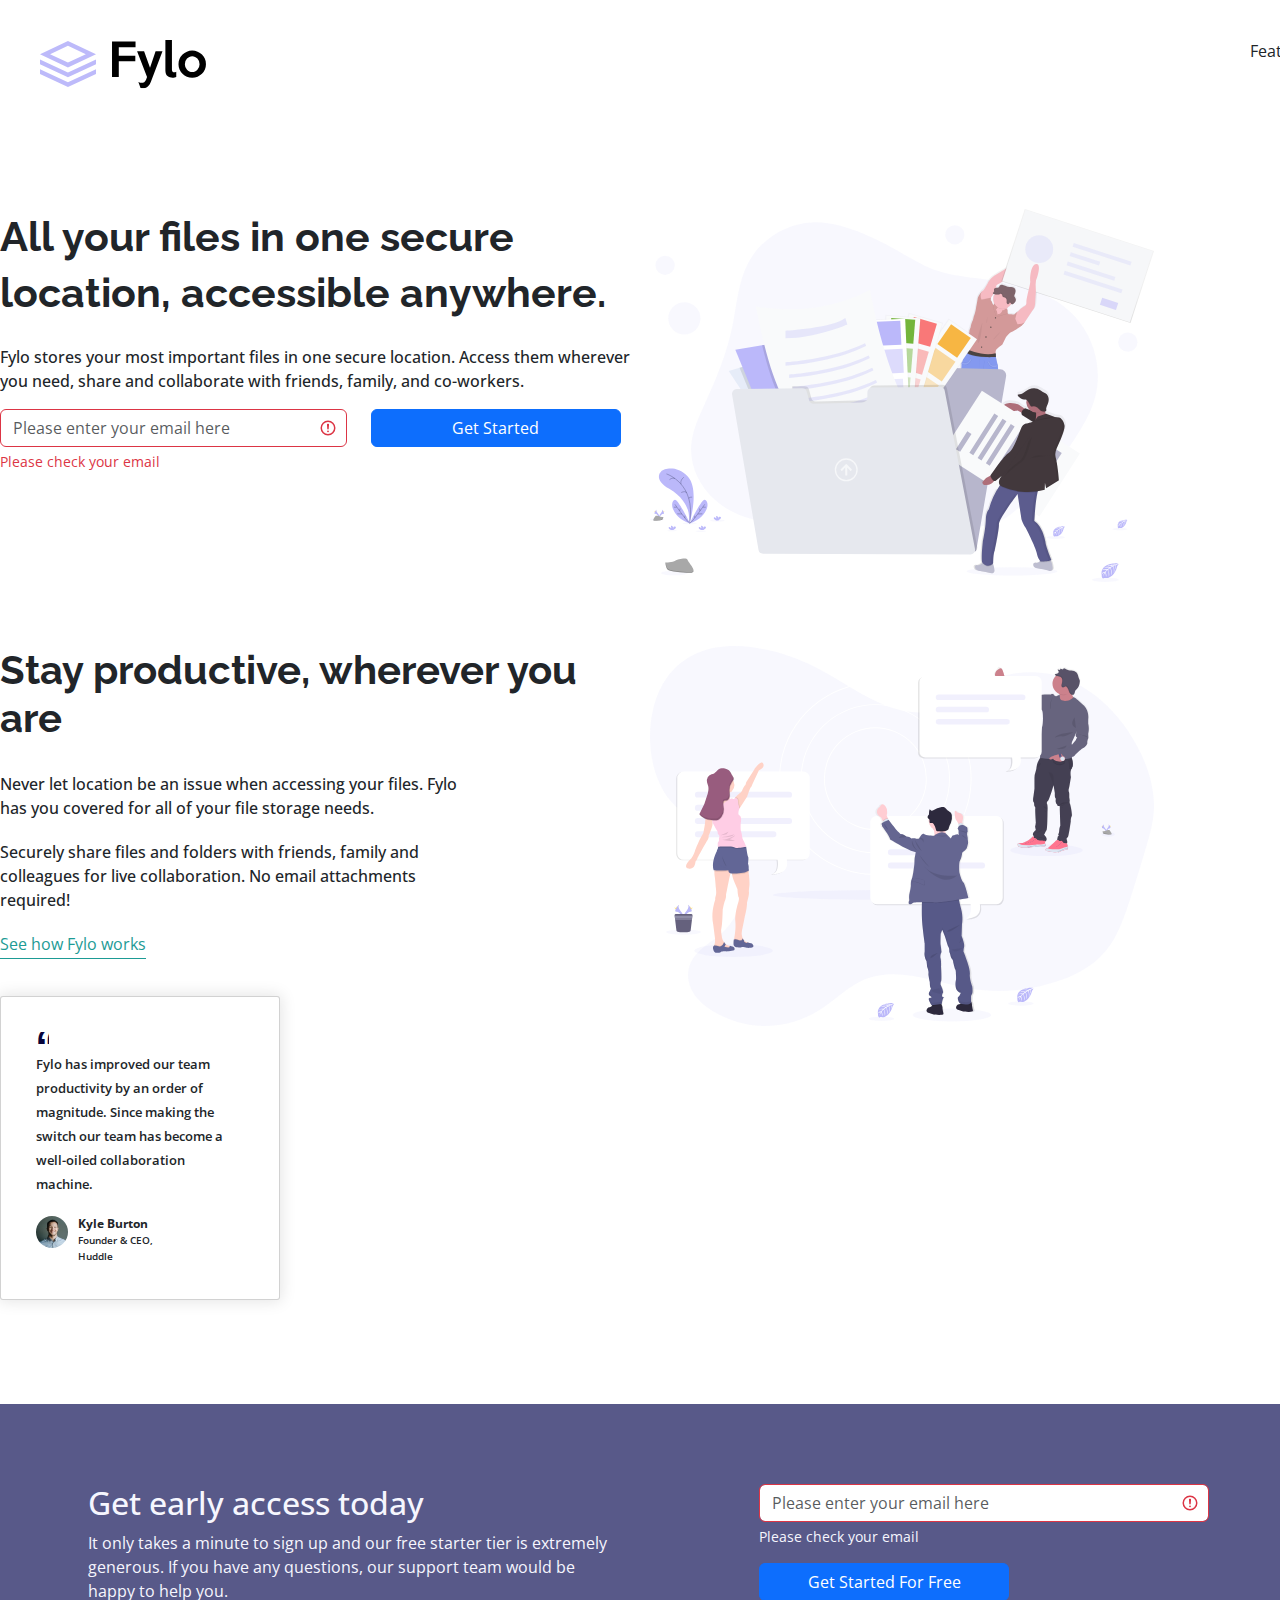
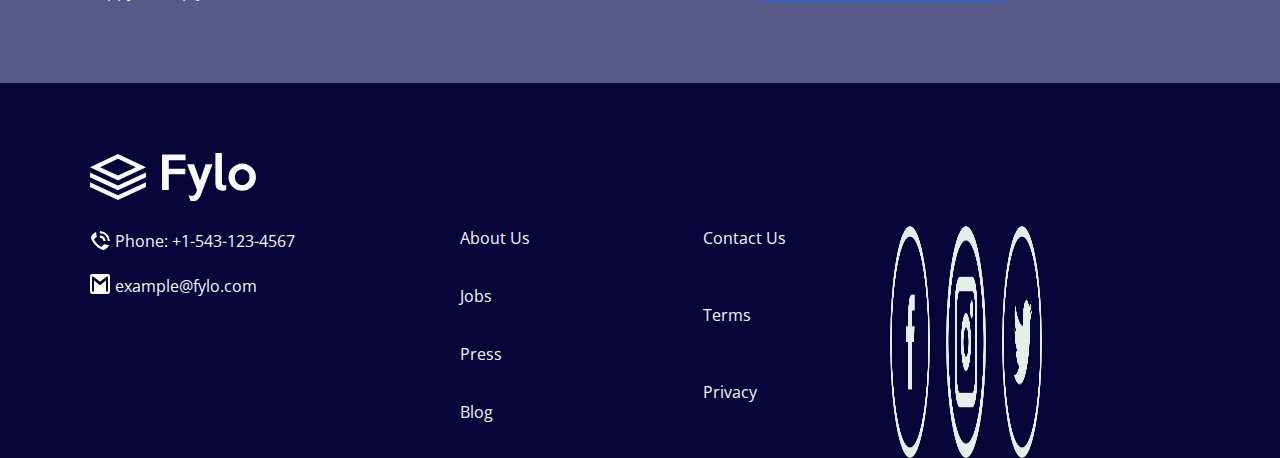
==== index1.html @ 655764ef "ajustes en card" ====
<!DOCTYPE html>
<html lang="en">
<head>
  <meta charset="UTF-8">
  <meta name="viewport" content="width=device-width, initial-scale=1.0">
  <title>Proyecto 1</title>
  <link rel="preconnect" href="https://fonts.googleapis.com">
  <link rel="preconnect" href="https://fonts.gstatic.com" crossorigin>
  <link href="https://fonts.googleapis.com/css2?family=Barlow+Semi+Condensed:ital,wght@0,100;0,200;0,300;0,400;0,500;0,600;0,700;0,800;0,900;1,100;1,200;1,300;1,400;1,500;1,600;1,700;1,800;1,900&family=Karla:ital,wght@0,200..800;1,200..800&family=Raleway:ital,wght@0,100..900;1,100..900&display=swap" rel="stylesheet">
  <link rel="preconnect" href="https://fonts.googleapis.com">
  <link rel="preconnect" href="https://fonts.gstatic.com" crossorigin>
  <link href="https://fonts.googleapis.com/css2?family=Barlow+Semi+Condensed:ital,wght@0,100;0,200;0,300;0,400;0,500;0,600;0,700;0,800;0,900;1,100;1,200;1,300;1,400;1,500;1,600;1,700;1,800;1,900&family=Karla:ital,wght@0,200..800;1,200..800&family=Open+Sans:ital,wght@0,300..800;1,300..800&family=Raleway:ital,wght@0,100..900;1,100..900&display=swap" rel="stylesheet">
  <link href="https://cdn.jsdelivr.net/npm/bootstrap@5.3.3/dist/css/bootstrap.min.css" rel="stylesheet" integrity="sha384-QWTKZyjpPEjISv5WaRU9OFeRpok6YctnYmDr5pNlyT2bRjXh0JMhjY6hW+ALEwIH" crossorigin="anonymous">  
  <link rel="stylesheet" href="style.css">
  
</head>
<body>
<header>
  <svg width="166" height="49" xmlns="http://www.w3.org/2000/svg" xmlns:xlink="http://www.w3.org/1999/xlink" class="svg"><defs><path id="a" d="M.014.03h93.96v48.29H.015z"/></defs><g fill="none" fill-rule="evenodd"><path d="M0 14.13v.123l27.95 13.13L56 14.209v-.033L27.95 1 0 14.13zm10.077.062L27.95 5.795l17.877 8.397-17.877 8.396-17.874-8.396zM27.95 32.483L0 19.55v4.784l27.95 12.964L56 24.289v-4.784L27.95 32.483zm0 9.703L0 29.25v4.783L27.95 47 56 33.99v-4.784l-28.05 12.98z" fill="#BDBAFA"/><g transform="translate(72)"><mask id="b" fill="#fff"><use xlink:href="#a"/></mask><path d="M87.56 24.152a8.1 8.1 0 0 0-2.161-5.573 7.259 7.259 0 0 0-2.34-1.673 6.864 6.864 0 0 0-2.85-.601c-1.01 0-1.961.2-2.852.601a7.257 7.257 0 0 0-2.34 1.673 8.102 8.102 0 0 0-2.16 5.574 8.102 8.102 0 0 0 2.16 5.573 7.257 7.257 0 0 0 2.34 1.672 6.864 6.864 0 0 0 2.851.602c1.01 0 1.96-.2 2.852-.602a7.259 7.259 0 0 0 2.339-1.672 8.1 8.1 0 0 0 2.16-5.574zm6.415 0c0 1.932-.357 3.723-1.07 5.373a13.098 13.098 0 0 1-2.94 4.28c-1.247 1.205-2.71 2.156-4.388 2.854-1.678.699-3.468 1.048-5.369 1.048-1.9 0-3.683-.349-5.346-1.048a13.863 13.863 0 0 1-4.366-2.876 13.351 13.351 0 0 1-2.94-4.302c-.713-1.65-1.07-3.426-1.07-5.329 0-1.873.364-3.634 1.092-5.284a13.92 13.92 0 0 1 2.962-4.325 13.671 13.671 0 0 1 4.367-2.898 13.552 13.552 0 0 1 5.301-1.048c1.901 0 3.69.35 5.369 1.048 1.678.698 3.14 1.65 4.388 2.854 1.248 1.204 2.228 2.638 2.94 4.302.713 1.665 1.07 3.449 1.07 5.351zM64.258 36.905a8.6 8.6 0 0 1-1.715.58c-.638.148-1.3.222-1.982.222a9.84 9.84 0 0 1-2.74-.379 6.003 6.003 0 0 1-2.295-1.226c-.653-.565-1.173-1.3-1.56-2.207-.385-.907-.578-2-.578-3.277V.029h6.549v29.474c0 1.07.215 1.806.646 2.207.43.401.943.602 1.537.602.742 0 1.455-.223 2.138-.669v5.262zM50.492 11.22L38.908 41.854c-.861 2.289-1.99 3.939-3.386 4.95-1.396 1.01-3.06 1.515-4.99 1.515-.297 0-.623-.022-.98-.066a7.352 7.352 0 0 1-1.025-.201l-2.138-5.975a8.486 8.486 0 0 0 1.56.557c.534.134 1.039.201 1.514.201 1.01 0 1.93-.23 2.762-.691.832-.46 1.47-1.315 1.916-2.564l.891-2.586-9.935-25.773h6.995l5.925 16.588 5.57-16.588h6.905zM23.538 7.342H6.786v8.294h16.529v5.618H6.785v15.784H.015V1.412h23.524v5.93z" fill="#000" mask="url(#b)"/></g></g></svg>
  <div class="features">Features</div>
  <div class="team">Team</div>
  <div class="signin">Sign In</div>
</header>
<main>
  <section class="section1">
    <div>
      <h1>All your files in one secure location, accessible anywhere.</h1>

      <p>Fylo stores your most important files in one secure location. 
      Access them wherever you need, share and collaborate with friends, 
      family, and co-workers.
      </p>      
      <form class="needs-validation was-validated" action="#" novalidate>
        <div class="conten_form1">
          <div class="mb-3">
            <input type="email" class="form-control" placeholder="Please enter your email here" required>
            <div class="invalid-feedback">Please check your email</div>
          </div>
          <div>
            <button type="button" class="btn btn-primary">Get Started</button>
          </div>
        </div>
      </form>
      
    </div>
    <div>
      <img src="images/illustration-1.svg" alt="Imagen ilustrativa"/>
    </div>    
  </section>

  <section class="section2">
    <div>
      <h1 class="subtitulo2"> Stay productive, wherever you are</h1>
      <p class="texto2">Never let location be an issue when accessing your files. Fylo has you 
  covered for all of your file storage needs.</p>
      <p class="texto3"> Securely share files and folders with friends, family and colleagues for 
  live collaboration. No email attachments required!</p>
  
      <a href="">See how Fylo works<svg class="arrow" width="16" height="16" xmlns="http://www.w3.org/2000/svg" xmlns:xlink="http://www.w3.org/1999/xlink"><defs><circle id="b" cx="6" cy="6" r="6"/><filter x="-25%" y="-25%" width="150%" height="150%" filterUnits="objectBoundingBox" id="a"><feOffset in="SourceAlpha" result="shadowOffsetOuter1"/><feGaussianBlur stdDeviation="1" in="shadowOffsetOuter1" result="shadowBlurOuter1"/><feColorMatrix values="0 0 0 0 0.239215686 0 0 0 0 0.62745098 0 0 0 0 0.560784314 0 0 0 0.793506567 0" in="shadowBlurOuter1"/></filter></defs><g fill="none" fill-rule="evenodd"><g transform="translate(2 2)"><use fill="#000" filter="url(#a)" xlink:href="#b"/><use fill="#3DA08F" xlink:href="#b"/></g><path d="M8.582 6l-.363.35 1.452 1.4H5.333v.5h4.338L8.22 9.65l.363.35 2.074-2z" fill="#FFF"/></g></svg></a>
    
  
      <div class="card">
        <svg class="quotes" width="13" height="12" xmlns="http://www.w3.org/2000/svg"><text transform="translate(-34 -25)" fill="#07043B" fill-rule="evenodd" font-family="Helvetica" font-size="45"><tspan x="33" y="56">“</tspan></text></svg>
          <p class="testimonial">Fylo has improved our team productivity by an order of magnitude. Since 
  making the switch our team has become a well-oiled collaboration machine.</p>
          <div class="card-flex">
            <div>
              <img class="picture-kyle" src="./images/avatar-testimonial.jpg" alt="">
            </div>
            <div class="Bio">
              <p class="kyle">Kyle Burton</p>
              <p class="kyle2">Founder & CEO, Huddle</p>
            </div>
          </div>  
      
      </div>
    </div>
    <div class="image">
        <img src="/images/illustration-2.svg" alt="">
    </div>

</section>
<section class="section3">
  <div> <h2 class="subtitulo3">Get early access today</h2>
  <p class="texto4">It only takes a minute to sign up and our free starter tier is extremely generous. If you have any questions, our support team would be happy to help you.</p>
  </div>
  <div>
    <form class="needs-validation was-validated" action="#" novalidate>
    <div class="conten_form2">
      <div class="mb-3">
        <input type="email" class="form-control" placeholder="Please enter your email here" required>
        <div class="invalid-feedback" id="invalido">Please check your email</div>
      </div>
      <div>
        <button type="button" class="btn btn-primary">Get Started For Free</button>
      </div>
    </div>
  </form> 
  </div>
</section>
  
</main>
<footer>
  <div class="logosredes">
  <img src="facebook.png" alt="insta" class="facebook">
  <img src="instagram.png" alt="insta" class="instagram">
  <img src="twitter.png" alt="twitter" class="twitter">
</div>
    <svg width="166" height="49" xmlns="http://www.w3.org/2000/svg" xmlns:xlink="http://www.w3.org/1999/xlink" class="svgfooter"><defs><path id="a" d="M.014.03h93.96v48.29H.015z"/></defs><g fill="none" fill-rule="evenodd"><path d="M0 14.13v.123l27.95 13.13L56 14.209v-.033L27.95 1 0 14.13zm10.077.062L27.95 5.795l17.877 8.397-17.877 8.396-17.874-8.396zM27.95 32.483L0 19.55v4.784l27.95 12.964L56 24.289v-4.784L27.95 32.483zm0 9.703L0 29.25v4.783L27.95 47 56 33.99v-4.784l-28.05 12.98z" fill="#BDBAFA"/><g transform="translate(72)"><mask id="b" fill="#fff"><use xlink:href="#a"/></mask><path d="M87.56 24.152a8.1 8.1 0 0 0-2.161-5.573 7.259 7.259 0 0 0-2.34-1.673 6.864 6.864 0 0 0-2.85-.601c-1.01 0-1.961.2-2.852.601a7.257 7.257 0 0 0-2.34 1.673 8.102 8.102 0 0 0-2.16 5.574 8.102 8.102 0 0 0 2.16 5.573 7.257 7.257 0 0 0 2.34 1.672 6.864 6.864 0 0 0 2.851.602c1.01 0 1.96-.2 2.852-.602a7.259 7.259 0 0 0 2.339-1.672 8.1 8.1 0 0 0 2.16-5.574zm6.415 0c0 1.932-.357 3.723-1.07 5.373a13.098 13.098 0 0 1-2.94 4.28c-1.247 1.205-2.71 2.156-4.388 2.854-1.678.699-3.468 1.048-5.369 1.048-1.9 0-3.683-.349-5.346-1.048a13.863 13.863 0 0 1-4.366-2.876 13.351 13.351 0 0 1-2.94-4.302c-.713-1.65-1.07-3.426-1.07-5.329 0-1.873.364-3.634 1.092-5.284a13.92 13.92 0 0 1 2.962-4.325 13.671 13.671 0 0 1 4.367-2.898 13.552 13.552 0 0 1 5.301-1.048c1.901 0 3.69.35 5.369 1.048 1.678.698 3.14 1.65 4.388 2.854 1.248 1.204 2.228 2.638 2.94 4.302.713 1.665 1.07 3.449 1.07 5.351zM64.258 36.905a8.6 8.6 0 0 1-1.715.58c-.638.148-1.3.222-1.982.222a9.84 9.84 0 0 1-2.74-.379 6.003 6.003 0 0 1-2.295-1.226c-.653-.565-1.173-1.3-1.56-2.207-.385-.907-.578-2-.578-3.277V.029h6.549v29.474c0 1.07.215 1.806.646 2.207.43.401.943.602 1.537.602.742 0 1.455-.223 2.138-.669v5.262zM50.492 11.22L38.908 41.854c-.861 2.289-1.99 3.939-3.386 4.95-1.396 1.01-3.06 1.515-4.99 1.515-.297 0-.623-.022-.98-.066a7.352 7.352 0 0 1-1.025-.201l-2.138-5.975a8.486 8.486 0 0 0 1.56.557c.534.134 1.039.201 1.514.201 1.01 0 1.93-.23 2.762-.691.832-.46 1.47-1.315 1.916-2.564l.891-2.586-9.935-25.773h6.995l5.925 16.588 5.57-16.588h6.905zM23.538 7.342H6.786v8.294h16.529v5.618H6.785v15.784H.015V1.412h23.524v5.93z" fill="#000" mask="url(#b)"/></g></g></svg>
  <div class="phone">
    <!-- <svg width="18" height="18" xmlns="http://www.w3.org/2000/svg" class="svgphone"><path d="M17 12.5c-1.2 0-2.4-.2-3.6-.6-.3-.1-.7 0-1 .2l-2.2 2.2c-2.8-1.4-5.1-3.8-6.6-6.6l2.2-2.2c.3-.3.4-.7.2-1-.3-1.1-.5-2.3-.5-3.5 0-.6-.4-1-1-1H1C.4 0 0 .4 0 1c0 9.4 7.6 17 17 17 .6 0 1-.4 1-1v-3.5c0-.6-.4-1-1-1zM16 9h2c0-5-4-9-9-9v2c3.9 0 7 3.1 7 7zm-4 0h2c0-2.8-2.2-5-5-5v2c1.7 0 3 1.3 3 3z" fill="#FFF" fill-rule="evenodd"/></svg> -->
       <div class="divphone">
     <img src="images/icon-phone.svg" alt="phone" class="svgphone">
  <span class="etiquetaphone">Phone: +1-543-123-4567</span>
       </div>
  <!-- <svg width="20" height="16" xmlns="http://www.w3.org/2000/svg" class="svgmail"><path d="M18 0H2C.9 0 0 .9 0 2v12c0 1.1.9 2 2 2h16c1.1 0 2-.9 2-2V2c0-1.1-.9-2-2-2zm0 14h-2V5.2L10 9 4 5.2V14H2V2h1.2L10 6.2 16.8 2H18v12z" fill="#FFF" fill-rule="evenodd"/></svg> -->
   <div class="divmail">
   <img src="images/icon-email.svg" alt="mail" class="svgmail">
  <span class="etiquetaexample">example@fylo.com</span>
</div>
  <p>   </p>
  <p>   </p>
   </div>
  <div class="about">
  <p class="etiquetaabout">About Us</p>
  <p class="etiquetajobs">Jobs</p>
  <p class="etiquetapress">Press</p>
  <p class="etiquetablog">Blog</p>
    </div>
<div class="contact">
  <p class="contactus">Contact Us</p>
  <p class="terms">Terms</p>
  <p class="privacy">Privacy</p>
      </div>
</footer>
<script src="https://cdn.jsdelivr.net/npm/bootstrap@5.3.3/dist/js/bootstrap.bundle.min.js" integrity="sha384-YvpcrYf0tY3lHB60NNkmXc5s9fDVZLESaAA55NDzOxhy9GkcIdslK1eN7N6jIeHz" crossorigin="anonymous"></script>
</body>
</html>
---- style.css ----
* {
    margin: 0;
    padding: 0;
    box-sizing: border-box;
} 

body {
    font-family: Open Sans;
    max-width: 1440px;
    margin: auto;
}

:root {
     --VeryDarkBlue: hsl(243, 87%, 12%);
     --DesaturatedBlue: hsl(238, 22%, 44%);
     --BrightBlue: hsl(224, 93%, 58%);
     --ModerateCyan: hsl(170, 45%, 43%;);
     --LightGrayishBlue: hsl(240, 75%, 98%);
     --LightGray: hsl(0, 0%, 75%);
     --Fontsize: 16px;
     --Family: [Raleway](https://fonts.google.com/specimen/Raleway);
     --Weights: 400, 700;
     --Family: [Open Sans](https://fonts.google.com/specimen/Open+Sans);
      --Weights: 400;
}

.features {
    padding-left: 1250px;
    position: relative; top: -10px;
}
.team {
    padding-left: 1350px;
    position: relative; top: -28px;
}
.signin {
    padding-left: 1435px;
    position: relative; top: -46px;
}
.svg{
    position: relative;
    top: 40px;
    left: 40px;
}
footer{
    background-color: var(--VeryDarkBlue);
    color: var(--LightGrayishBlue);
    font-family: var(--Family);
    display: grid;
    grid-template-columns: 1.4fr 1fr 0.8fr 1.4fr;
    grid-template-rows: 0.5fr 1fr;
    grid-template-areas:
    "svgfooter svgfooter svgfooter svgfooter"
    "phone about contact logosredes";
}
.logosredes{
    display: grid;
    grid-area: logosredes;
    display: flex;
            height: 250px;
            gap: 16px;
            padding-top: 18px;
}
.svgfooter {
    display: grid;
    grid-area: svgfooter;
    position: relative; top: 70px;left: 90px;
    filter: invert(96%) sepia(0%) saturate(10%) hue-rotate(76deg) brightness(1000%) contrast(95%); 
}
.phone {
    display: grid;
    grid-area: phone;
    padding-top: 0px;
    padding-left: 90px;
}
.about {
    display: grid;
    grid-area: about;
    padding-top: 18px;
    padding-left: 70px;
    gap: px;
}
.contact {
    display: grid;
    grid-area: contact;
    padding-top: 18px;
    padding-left: 35px;
}
.etiquetaabout:hover{
    color: var(--DesaturatedBlue);
}
.etiquetajobs:hover{
    color: var(--DesaturatedBlue);
}
.etiquetapress:hover{
    color: var(--DesaturatedBlue);
}
.etiquetablog:hover{
    color: var(--DesaturatedBlue);
}
.etiquetaphone:hover {
    color: var(--DesaturatedBlue);
}
.etiquetaexample:hover{
    color: var(--DesaturatedBlue);
}
.contactus:hover{
    color: var(--DesaturatedBlue);
}
.terms:hover{
    color: var(--DesaturatedBlue);
}
.privacy:hover{
    color: var(--DesaturatedBlue);
}
.facebook{
    width: 40px;
    border-width: 50000px;
    border-radius: 50%;
    filter: invert(96%) sepia(15%) saturate(106%) hue-rotate(76deg) brightness(96%) contrast(95%); 
    
}
.instagram{
    width: 40px;
    border-radius: 50%;
    filter: invert(96%) sepia(15%) saturate(106%) hue-rotate(76deg) brightness(96%) contrast(95%);

}
.twitter {
    width: 40px;
    border-radius: 50%;
    filter: invert(96%) sepia(15%) saturate(106%) hue-rotate(76deg) brightness(96%) contrast(95%);

}
.twitter:hover{
    background-color: var(--DesaturatedBlue);
}
.facebook:hover {
    background-color: var(--DesaturatedBlue);
}
.instagram:hover {
    background-color: var(--DesaturatedBlue);
}

.section1, .section2 {
    display: flex;
    margin: 4rem 0;
    column-gap: 20px;
}

.section1 > div, .section2 > div{
    width: 50%;
}
.section1 p {
    font-weight: 500;    
}

.section1 img {
    width: 80%;  
    height: auto;  
}

.image img {
    width: 80%;  
    height: auto; 
}

.section1 h1 {
    font-size: clamp(2rem, 1.7308rem + 1.0769vw, 2.7rem);
    font-family: Raleway;
    font-weight: 700;
    line-height: 3.5rem;
    margin-bottom: 1.5rem
    /* margin-bottom: clamp(1.2rem, 0.9718rem + 2.2535vw, 2rem); */
}
.conten_form1 {
    display: flex;
    column-gap: 1.5rem;
}
.conten_form2 {
    display: flex;
    flex-direction: column;
    column-gap: 1.5rem;
}
.section3 input {
    max-width: 450px;
}
#invalido {
    color: var(--LightGrayishBlue);
}
.conten_form1 div:first-child {
    width: 55%;
}

button {
    min-width: 250px;
}

.btn:hover{
    background-color: rgb(75, 190, 208);
}





.section2 p {
    margin-right: 25%;
}

.subtitulo2 {
    margin-bottom: 30px;
    font-size: 40px;
    font-family: Raleway;
    font-weight: 700;
}

.texto2 {
    margin-bottom: 20px;
    font-weight: 500;
}

.texto3 {
    margin-bottom: 20px;
    font-weight: 500;
}

a {
    color:rgb(29, 155, 149);
    text-underline-offset: 8px;
}

a:hover {
    color:rgb(47, 183, 176); ;
}

.arrow {
    position: relative;
    left: 5px;
}

.card {
    font-size: 13px;
    font-weight: 600;
    margin: 40px auto;
    padding: 35px;
    margin-right: 350px;
    border-radius: 3px;
    box-shadow: 0 0px 15px 2px rgba(0, 0, 0, 0.1);
    line-height: 1.5rem;
}

.card p {
    margin-right: 5%;
}

.card-flex {
    display: inline-flex;
    margin-top: 1.5rem;
    /*flex-wrap: nowrap;*/
    gap: 0 0;
}

.quotes {
    position: absolute;
}

.testimonial {
    position: relative;
    top: 20px;
}

.picture-kyle {
    border-radius: 50%;
    height: 2rem;
    margin-right: 10px;
}


.kyle {
    font-weight: 700;
    font-size: 12px;
    margin: 0;
    line-height: 1rem;
}

.kyle2 {
    font-size: 10px;
    margin: 0;
    line-height: 1rem;
}


.section3 {
    display: flex;
    background-color: var(--DesaturatedBlue); 
    color: var(--LightGrayishBlue);
    padding-top: 5rem; 
    padding-bottom: 4rem;
    padding-left: 5.5rem;
    gap: 150px;
}
.section3 > div {
    width: 50%;
}

.divphone{
    display: flex;
    gap: 5px;
    align-items: center;
}
.svgphone{
    width: 20px;
    height: 20px;
    border-radius: 50%;
}
.divmail{
    display: flex;
    gap: 5px;
    
}
.svgmail {
    width: 20px;
    height: 20px;
}
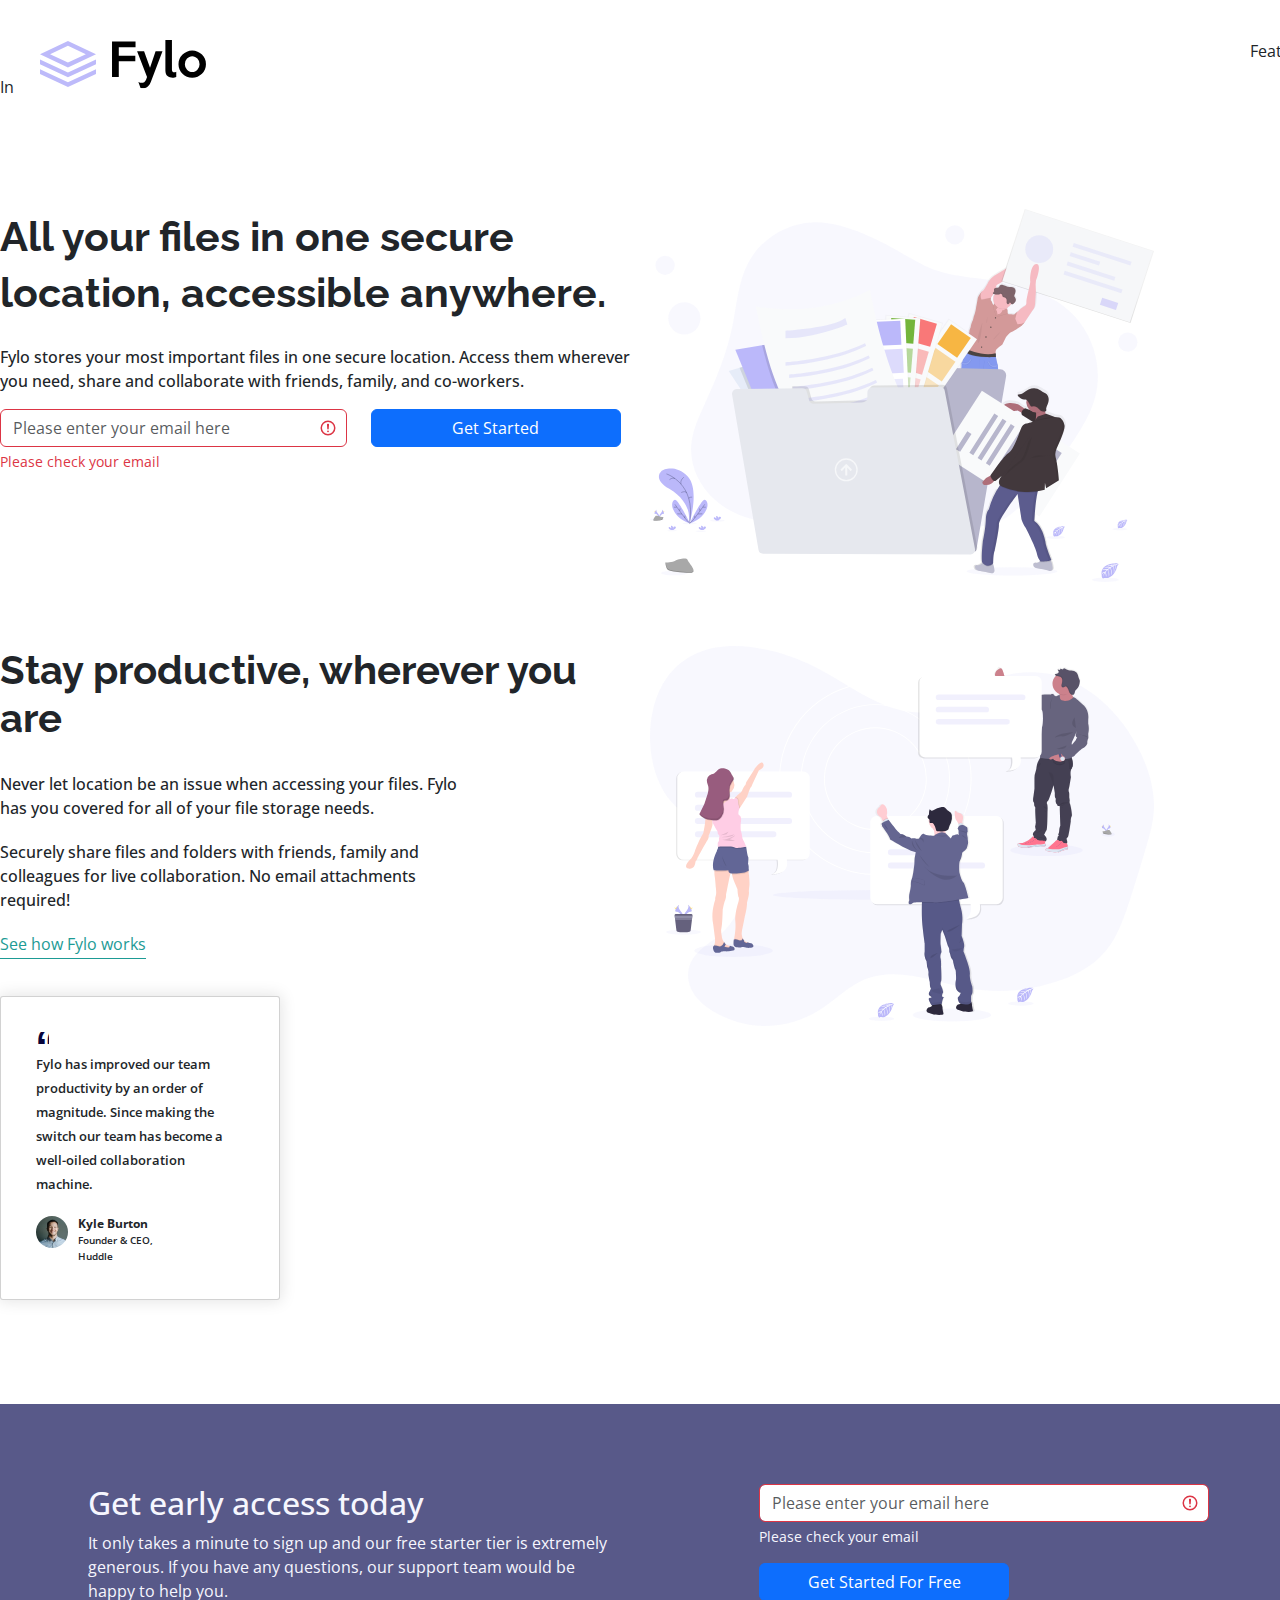
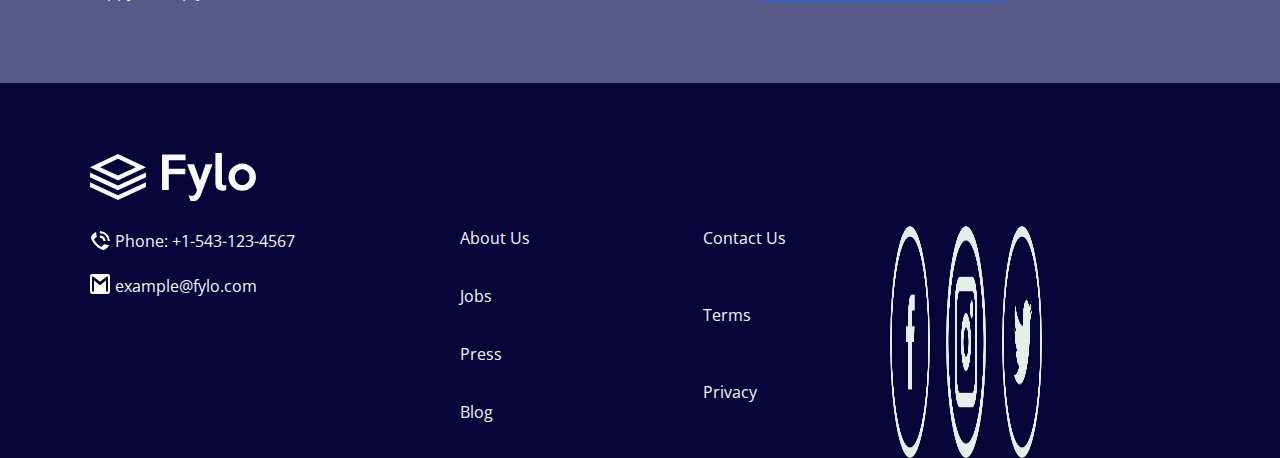
==== commit d4a41333: "header modificado" ====
--- a/index1.html
+++ b/index1.html
@@ -16,10 +16,14 @@
 </head>
 <body>
 <header>
-  <svg width="166" height="49" xmlns="http://www.w3.org/2000/svg" xmlns:xlink="http://www.w3.org/1999/xlink" class="svg"><defs><path id="a" d="M.014.03h93.96v48.29H.015z"/></defs><g fill="none" fill-rule="evenodd"><path d="M0 14.13v.123l27.95 13.13L56 14.209v-.033L27.95 1 0 14.13zm10.077.062L27.95 5.795l17.877 8.397-17.877 8.396-17.874-8.396zM27.95 32.483L0 19.55v4.784l27.95 12.964L56 24.289v-4.784L27.95 32.483zm0 9.703L0 29.25v4.783L27.95 47 56 33.99v-4.784l-28.05 12.98z" fill="#BDBAFA"/><g transform="translate(72)"><mask id="b" fill="#fff"><use xlink:href="#a"/></mask><path d="M87.56 24.152a8.1 8.1 0 0 0-2.161-5.573 7.259 7.259 0 0 0-2.34-1.673 6.864 6.864 0 0 0-2.85-.601c-1.01 0-1.961.2-2.852.601a7.257 7.257 0 0 0-2.34 1.673 8.102 8.102 0 0 0-2.16 5.574 8.102 8.102 0 0 0 2.16 5.573 7.257 7.257 0 0 0 2.34 1.672 6.864 6.864 0 0 0 2.851.602c1.01 0 1.96-.2 2.852-.602a7.259 7.259 0 0 0 2.339-1.672 8.1 8.1 0 0 0 2.16-5.574zm6.415 0c0 1.932-.357 3.723-1.07 5.373a13.098 13.098 0 0 1-2.94 4.28c-1.247 1.205-2.71 2.156-4.388 2.854-1.678.699-3.468 1.048-5.369 1.048-1.9 0-3.683-.349-5.346-1.048a13.863 13.863 0 0 1-4.366-2.876 13.351 13.351 0 0 1-2.94-4.302c-.713-1.65-1.07-3.426-1.07-5.329 0-1.873.364-3.634 1.092-5.284a13.92 13.92 0 0 1 2.962-4.325 13.671 13.671 0 0 1 4.367-2.898 13.552 13.552 0 0 1 5.301-1.048c1.901 0 3.69.35 5.369 1.048 1.678.698 3.14 1.65 4.388 2.854 1.248 1.204 2.228 2.638 2.94 4.302.713 1.665 1.07 3.449 1.07 5.351zM64.258 36.905a8.6 8.6 0 0 1-1.715.58c-.638.148-1.3.222-1.982.222a9.84 9.84 0 0 1-2.74-.379 6.003 6.003 0 0 1-2.295-1.226c-.653-.565-1.173-1.3-1.56-2.207-.385-.907-.578-2-.578-3.277V.029h6.549v29.474c0 1.07.215 1.806.646 2.207.43.401.943.602 1.537.602.742 0 1.455-.223 2.138-.669v5.262zM50.492 11.22L38.908 41.854c-.861 2.289-1.99 3.939-3.386 4.95-1.396 1.01-3.06 1.515-4.99 1.515-.297 0-.623-.022-.98-.066a7.352 7.352 0 0 1-1.025-.201l-2.138-5.975a8.486 8.486 0 0 0 1.56.557c.534.134 1.039.201 1.514.201 1.01 0 1.93-.23 2.762-.691.832-.46 1.47-1.315 1.916-2.564l.891-2.586-9.935-25.773h6.995l5.925 16.588 5.57-16.588h6.905zM23.538 7.342H6.786v8.294h16.529v5.618H6.785v15.784H.015V1.412h23.524v5.93z" fill="#000" mask="url(#b)"/></g></g></svg>
-  <div class="features">Features</div>
-  <div class="team">Team</div>
-  <div class="signin">Sign In</div>
+  <div>
+    <svg width="166" height="49" xmlns="http://www.w3.org/2000/svg" xmlns:xlink="http://www.w3.org/1999/xlink" class="svg"><defs><path id="a" d="M.014.03h93.96v48.29H.015z"/></defs><g fill="none" fill-rule="evenodd"><path d="M0 14.13v.123l27.95 13.13L56 14.209v-.033L27.95 1 0 14.13zm10.077.062L27.95 5.795l17.877 8.397-17.877 8.396-17.874-8.396zM27.95 32.483L0 19.55v4.784l27.95 12.964L56 24.289v-4.784L27.95 32.483zm0 9.703L0 29.25v4.783L27.95 47 56 33.99v-4.784l-28.05 12.98z" fill="#BDBAFA"/><g transform="translate(72)"><mask id="b" fill="#fff"><use xlink:href="#a"/></mask><path d="M87.56 24.152a8.1 8.1 0 0 0-2.161-5.573 7.259 7.259 0 0 0-2.34-1.673 6.864 6.864 0 0 0-2.85-.601c-1.01 0-1.961.2-2.852.601a7.257 7.257 0 0 0-2.34 1.673 8.102 8.102 0 0 0-2.16 5.574 8.102 8.102 0 0 0 2.16 5.573 7.257 7.257 0 0 0 2.34 1.672 6.864 6.864 0 0 0 2.851.602c1.01 0 1.96-.2 2.852-.602a7.259 7.259 0 0 0 2.339-1.672 8.1 8.1 0 0 0 2.16-5.574zm6.415 0c0 1.932-.357 3.723-1.07 5.373a13.098 13.098 0 0 1-2.94 4.28c-1.247 1.205-2.71 2.156-4.388 2.854-1.678.699-3.468 1.048-5.369 1.048-1.9 0-3.683-.349-5.346-1.048a13.863 13.863 0 0 1-4.366-2.876 13.351 13.351 0 0 1-2.94-4.302c-.713-1.65-1.07-3.426-1.07-5.329 0-1.873.364-3.634 1.092-5.284a13.92 13.92 0 0 1 2.962-4.325 13.671 13.671 0 0 1 4.367-2.898 13.552 13.552 0 0 1 5.301-1.048c1.901 0 3.69.35 5.369 1.048 1.678.698 3.14 1.65 4.388 2.854 1.248 1.204 2.228 2.638 2.94 4.302.713 1.665 1.07 3.449 1.07 5.351zM64.258 36.905a8.6 8.6 0 0 1-1.715.58c-.638.148-1.3.222-1.982.222a9.84 9.84 0 0 1-2.74-.379 6.003 6.003 0 0 1-2.295-1.226c-.653-.565-1.173-1.3-1.56-2.207-.385-.907-.578-2-.578-3.277V.029h6.549v29.474c0 1.07.215 1.806.646 2.207.43.401.943.602 1.537.602.742 0 1.455-.223 2.138-.669v5.262zM50.492 11.22L38.908 41.854c-.861 2.289-1.99 3.939-3.386 4.95-1.396 1.01-3.06 1.515-4.99 1.515-.297 0-.623-.022-.98-.066a7.352 7.352 0 0 1-1.025-.201l-2.138-5.975a8.486 8.486 0 0 0 1.56.557c.534.134 1.039.201 1.514.201 1.01 0 1.93-.23 2.762-.691.832-.46 1.47-1.315 1.916-2.564l.891-2.586-9.935-25.773h6.995l5.925 16.588 5.57-16.588h6.905zM23.538 7.342H6.786v8.294h16.529v5.618H6.785v15.784H.015V1.412h23.524v5.93z" fill="#000" mask="url(#b)"/></g></g></svg>
+  </div>
+  <div class="palabrasheader">
+  <span class="features">Features</span>
+  <span class="team">Team</span>
+  <span class="signin">Sign In</span>
+</div>
 </header>
 <main>
   <section class="section1">
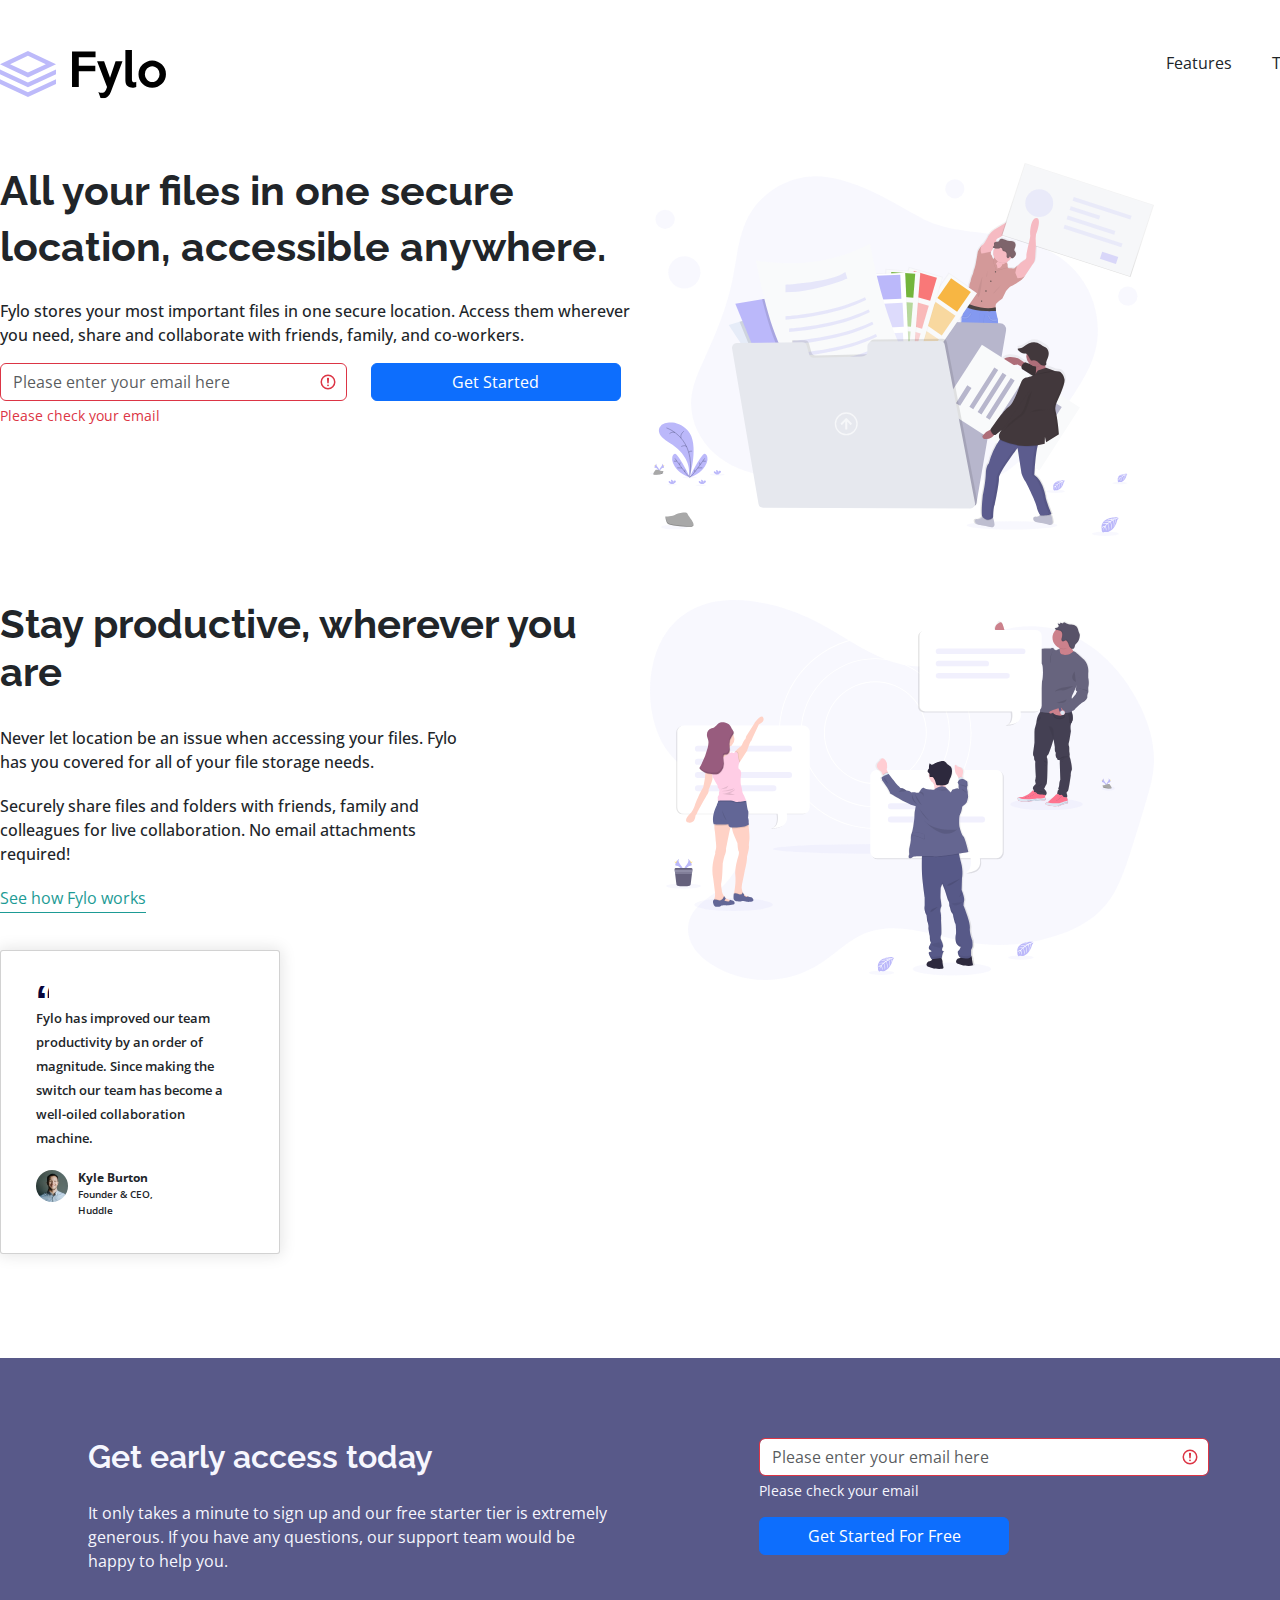
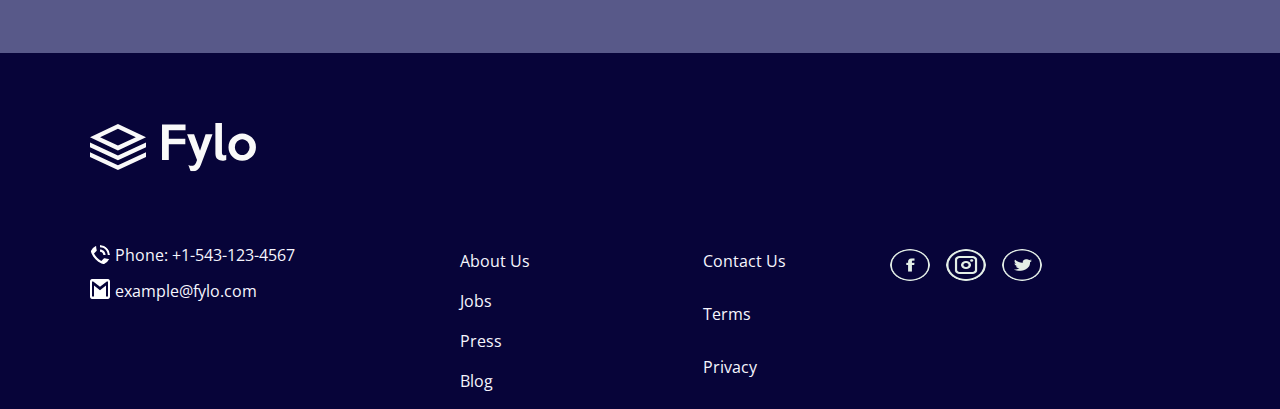
==== commit c15a4537: "agrego cambios en titulo de section3" ====
--- a/index1.html
+++ b/index1.html
@@ -85,8 +85,8 @@
 
 </section>
 <section class="section3">
-  <div> <h2 class="subtitulo3">Get early access today</h2>
-  <p class="texto4">It only takes a minute to sign up and our free starter tier is extremely generous. If you have any questions, our support team would be happy to help you.</p>
+  <div> <h2>Get early access today</h2>
+  <p>It only takes a minute to sign up and our free starter tier is extremely generous. If you have any questions, our support team would be happy to help you.</p>
   </div>
   <div>
     <form class="needs-validation was-validated" action="#" novalidate>
--- a/style.css
+++ b/style.css
@@ -24,7 +24,7 @@
       --Weights: 400;
 }
 
-.features {
+/* .features {
     padding-left: 1250px;
     position: relative; top: -10px;
 }
@@ -40,14 +40,14 @@
     position: relative;
     top: 40px;
     left: 40px;
-}
+} */
 footer{
     background-color: var(--VeryDarkBlue);
     color: var(--LightGrayishBlue);
     font-family: var(--Family);
     display: grid;
     grid-template-columns: 1.4fr 1fr 0.8fr 1.4fr;
-    grid-template-rows: 0.5fr 1fr;
+    grid-template-rows: 1fr 1fr;
     grid-template-areas:
     "svgfooter svgfooter svgfooter svgfooter"
     "phone about contact logosredes";
@@ -56,7 +56,7 @@
     display: grid;
     grid-area: logosredes;
     display: flex;
-            height: 250px;
+            height: 50px;
             gap: 16px;
             padding-top: 18px;
 }
@@ -114,7 +114,7 @@
 }
 .facebook{
     width: 40px;
-    border-width: 50000px;
+    border-width: 50px;
     border-radius: 50%;
     filter: invert(96%) sepia(15%) saturate(106%) hue-rotate(76deg) brightness(96%) contrast(95%); 
     
@@ -186,6 +186,11 @@
 }
 #invalido {
     color: var(--LightGrayishBlue);
+}
+.section3 h2 {
+    font-family: Raleway;
+    font-weight: 650;
+    margin-bottom: 1.5rem
 }
 .conten_form1 div:first-child {
     width: 55%;
@@ -321,4 +326,21 @@
 .svgmail {
     width: 20px;
     height: 20px;
+}
+header {
+    display: flex;
+    padding-top: 50px;
+    align-items: center;
+    gap: 1000px;    
+}
+.palabrasheader{
+    display: flex;
+    column-gap: 40px;
+    /* gap: 10px; */
+}
+.features {
+    /* padding-right: 25px; */
+}
+.signin {
+    /* padding-left: 25px; */
 }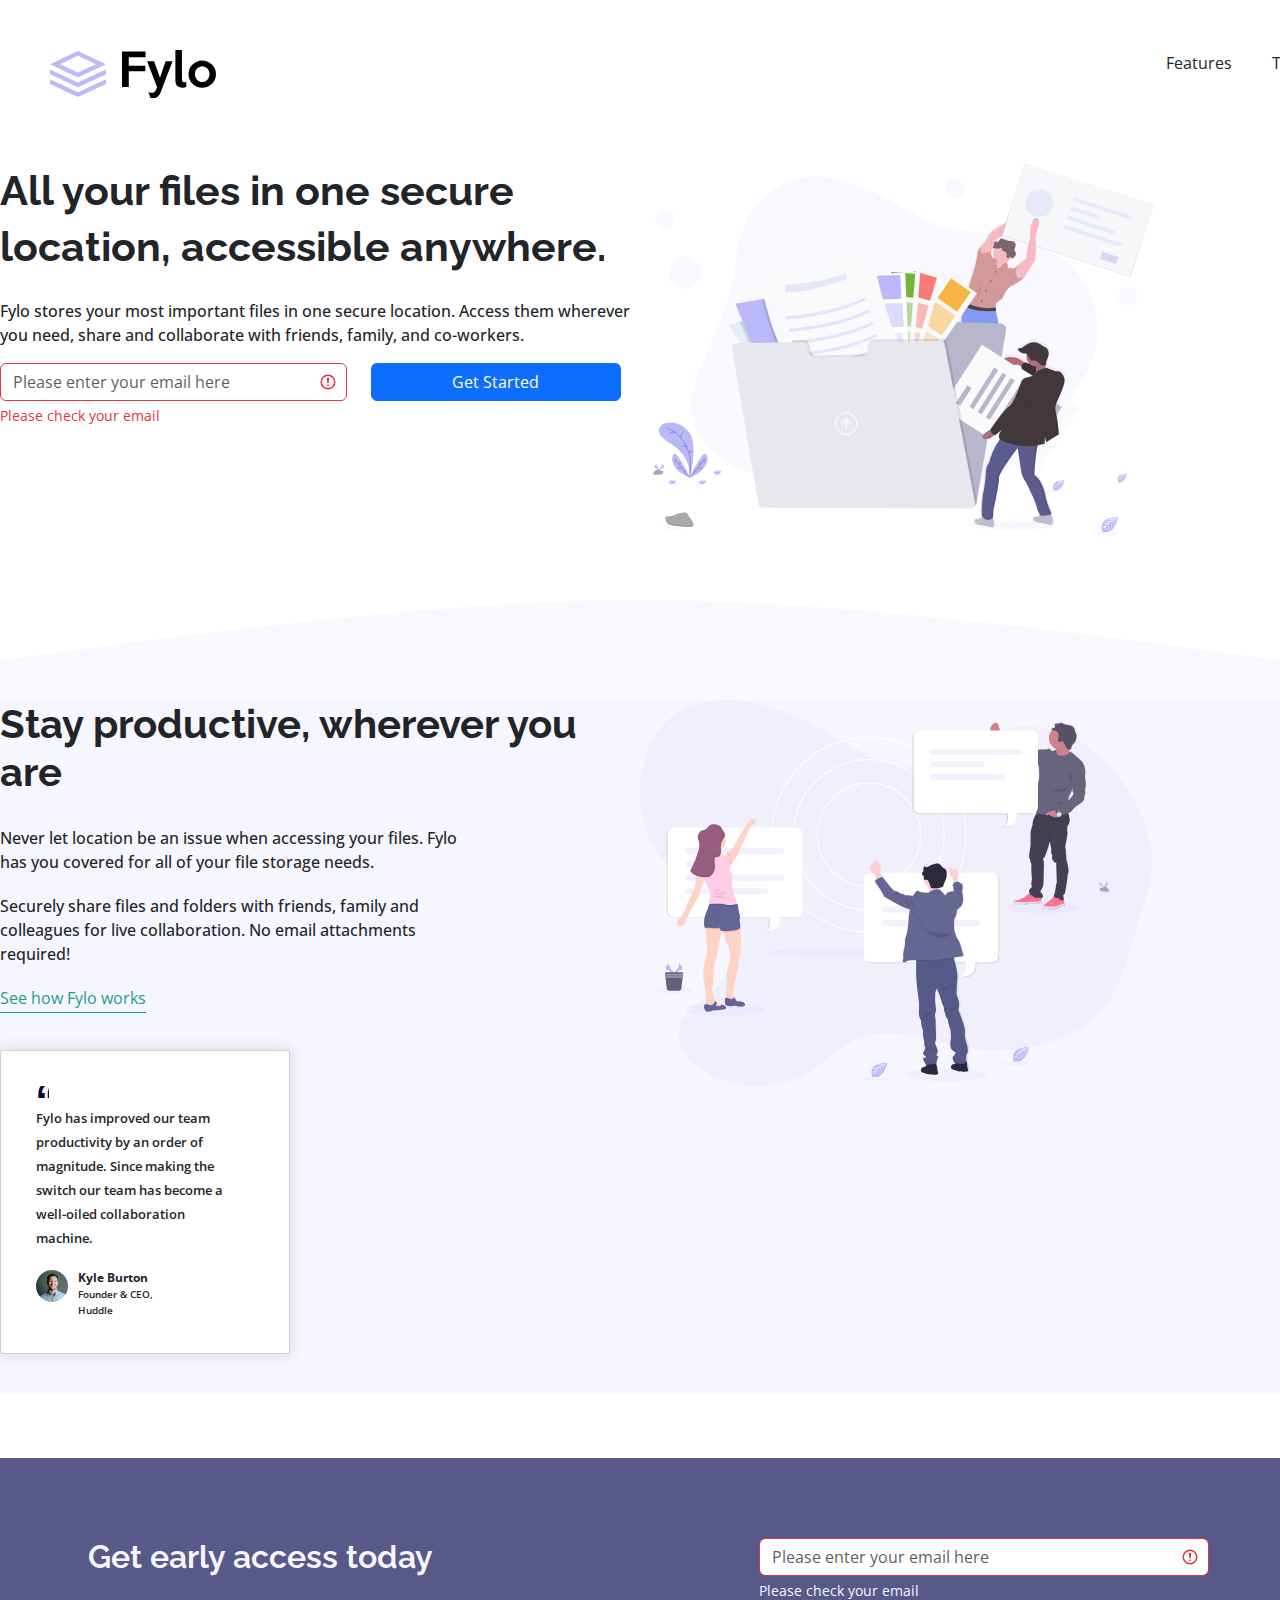
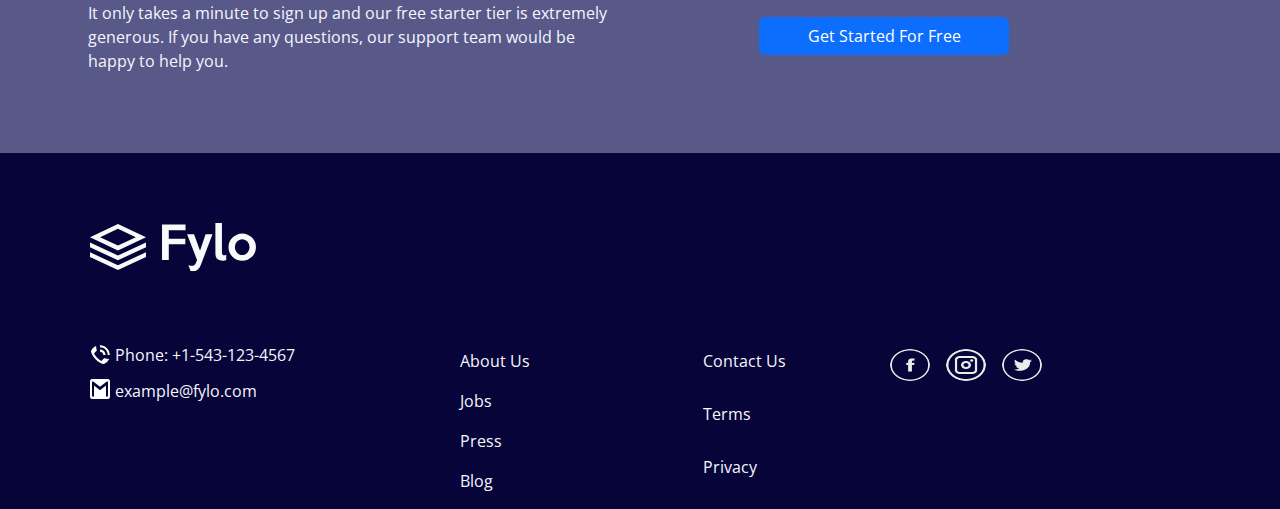
==== commit 73dd3fcf: "agrego cambios en general" ====
--- a/index1.html
+++ b/index1.html
@@ -80,9 +80,8 @@
       </div>
     </div>
     <div class="image">
-        <img src="/images/illustration-2.svg" alt="">
+        <img src="./images/illustration-2.svg" alt="">
     </div>
-
 </section>
 <section class="section3">
   <div> <h2>Get early access today</h2>
--- a/style.css
+++ b/style.css
@@ -329,9 +329,10 @@
 }
 header {
     display: flex;
+    padding-left: 50px;
     padding-top: 50px;
     align-items: center;
-    gap: 1000px;    
+    gap: 950px;    
 }
 .palabrasheader{
     display: flex;
@@ -343,4 +344,15 @@
 }
 .signin {
     /* padding-left: 25px; */
+}
+.section2 {
+    padding-top: 100px;
+    background-image: url("./images/bg-curve-desktop.svg");
+    background-repeat: no-repeat;
+    background-position: top;
+   /*  background-color: var(--LightGrayishBlue); */
+   gap: 0px;
+}
+.section2 > div {
+    background-color: var(--LightGrayishBlue);
 }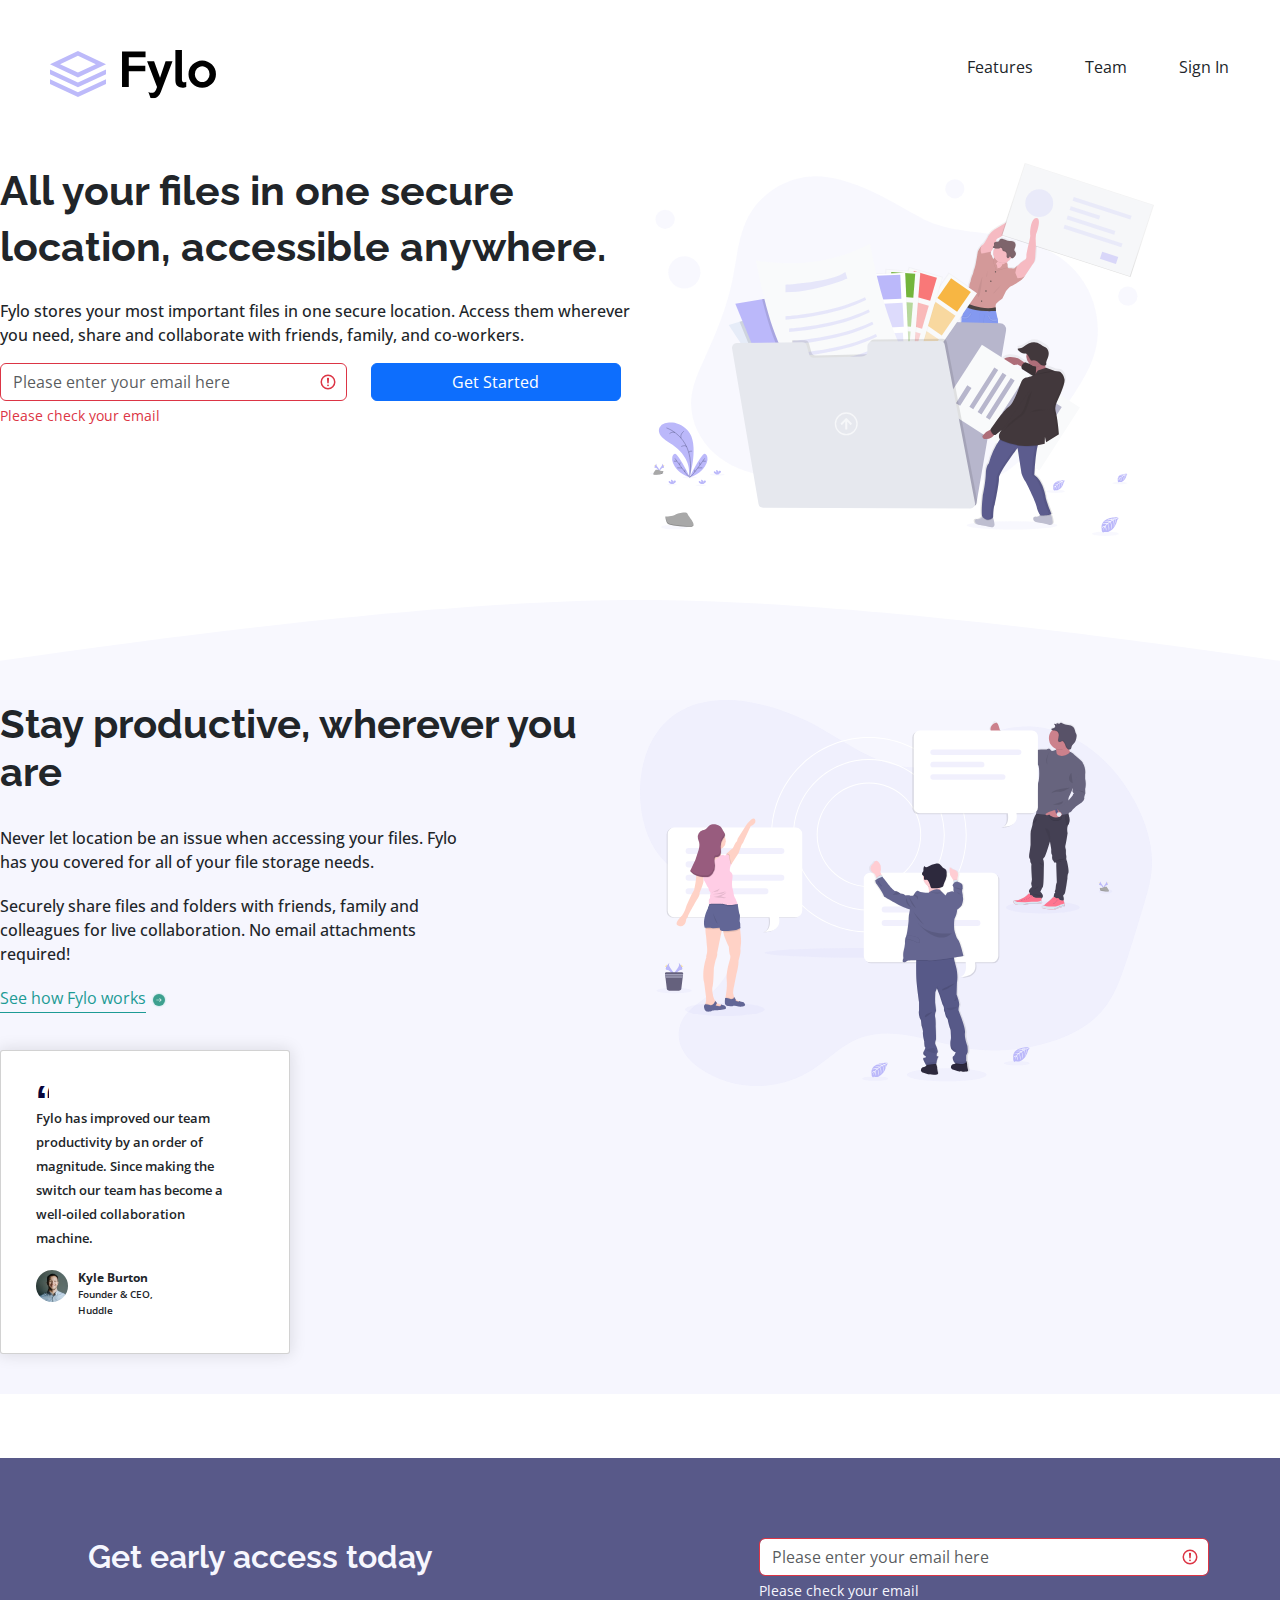
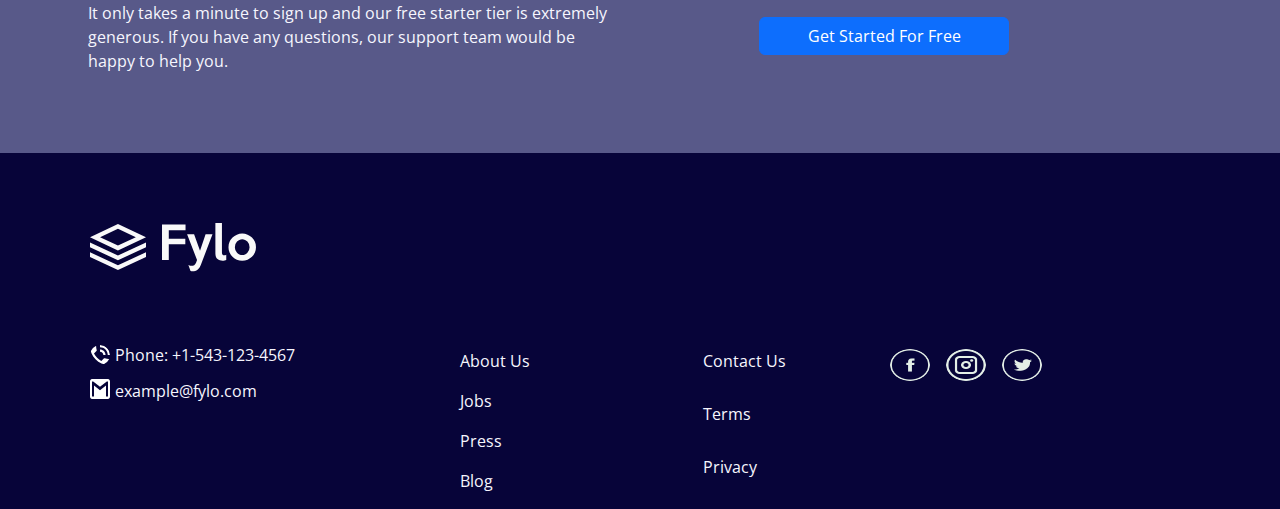
==== commit 005a2476: "maquetacion y diseño de cabecera para mobile" ====
--- a/index1.html
+++ b/index1.html
@@ -16,13 +16,15 @@
 </head>
 <body>
 <header>
-  <div>
-    <svg width="166" height="49" xmlns="http://www.w3.org/2000/svg" xmlns:xlink="http://www.w3.org/1999/xlink" class="svg"><defs><path id="a" d="M.014.03h93.96v48.29H.015z"/></defs><g fill="none" fill-rule="evenodd"><path d="M0 14.13v.123l27.95 13.13L56 14.209v-.033L27.95 1 0 14.13zm10.077.062L27.95 5.795l17.877 8.397-17.877 8.396-17.874-8.396zM27.95 32.483L0 19.55v4.784l27.95 12.964L56 24.289v-4.784L27.95 32.483zm0 9.703L0 29.25v4.783L27.95 47 56 33.99v-4.784l-28.05 12.98z" fill="#BDBAFA"/><g transform="translate(72)"><mask id="b" fill="#fff"><use xlink:href="#a"/></mask><path d="M87.56 24.152a8.1 8.1 0 0 0-2.161-5.573 7.259 7.259 0 0 0-2.34-1.673 6.864 6.864 0 0 0-2.85-.601c-1.01 0-1.961.2-2.852.601a7.257 7.257 0 0 0-2.34 1.673 8.102 8.102 0 0 0-2.16 5.574 8.102 8.102 0 0 0 2.16 5.573 7.257 7.257 0 0 0 2.34 1.672 6.864 6.864 0 0 0 2.851.602c1.01 0 1.96-.2 2.852-.602a7.259 7.259 0 0 0 2.339-1.672 8.1 8.1 0 0 0 2.16-5.574zm6.415 0c0 1.932-.357 3.723-1.07 5.373a13.098 13.098 0 0 1-2.94 4.28c-1.247 1.205-2.71 2.156-4.388 2.854-1.678.699-3.468 1.048-5.369 1.048-1.9 0-3.683-.349-5.346-1.048a13.863 13.863 0 0 1-4.366-2.876 13.351 13.351 0 0 1-2.94-4.302c-.713-1.65-1.07-3.426-1.07-5.329 0-1.873.364-3.634 1.092-5.284a13.92 13.92 0 0 1 2.962-4.325 13.671 13.671 0 0 1 4.367-2.898 13.552 13.552 0 0 1 5.301-1.048c1.901 0 3.69.35 5.369 1.048 1.678.698 3.14 1.65 4.388 2.854 1.248 1.204 2.228 2.638 2.94 4.302.713 1.665 1.07 3.449 1.07 5.351zM64.258 36.905a8.6 8.6 0 0 1-1.715.58c-.638.148-1.3.222-1.982.222a9.84 9.84 0 0 1-2.74-.379 6.003 6.003 0 0 1-2.295-1.226c-.653-.565-1.173-1.3-1.56-2.207-.385-.907-.578-2-.578-3.277V.029h6.549v29.474c0 1.07.215 1.806.646 2.207.43.401.943.602 1.537.602.742 0 1.455-.223 2.138-.669v5.262zM50.492 11.22L38.908 41.854c-.861 2.289-1.99 3.939-3.386 4.95-1.396 1.01-3.06 1.515-4.99 1.515-.297 0-.623-.022-.98-.066a7.352 7.352 0 0 1-1.025-.201l-2.138-5.975a8.486 8.486 0 0 0 1.56.557c.534.134 1.039.201 1.514.201 1.01 0 1.93-.23 2.762-.691.832-.46 1.47-1.315 1.916-2.564l.891-2.586-9.935-25.773h6.995l5.925 16.588 5.57-16.588h6.905zM23.538 7.342H6.786v8.294h16.529v5.618H6.785v15.784H.015V1.412h23.524v5.93z" fill="#000" mask="url(#b)"/></g></g></svg>
+  <div class="contenedorlogo">
+    <img src="./images/logo.svg" alt="logoheader" class="logoheader1">
   </div>
   <div class="palabrasheader">
-  <span class="features">Features</span>
-  <span class="team">Team</span>
-  <span class="signin">Sign In</span>
+    <ul class="ul">
+      <li>Features</li>
+      <li>Team</li>
+      <li>Sign In</li>
+    </ul>
 </div>
 </header>
 <main>
--- a/style.css
+++ b/style.css
@@ -332,18 +332,22 @@
     padding-left: 50px;
     padding-top: 50px;
     align-items: center;
-    gap: 950px;    
-}
+}
+.contenedorlogo {
+    width: 70%;
+}
+
 .palabrasheader{
-    display: flex;
-    column-gap: 40px;
-    /* gap: 10px; */
-}
-.features {
-    /* padding-right: 25px; */
-}
-.signin {
-    /* padding-left: 25px; */
+  /*   display: flex; */
+   /*  column-gap: 40px; */
+    width:auto;
+}
+.ul{
+    list-style-type: none;
+}
+.ul > li{
+    display: inline;
+    margin: 1.5rem;
 }
 .section2 {
     padding-top: 100px;
@@ -355,4 +359,38 @@
 }
 .section2 > div {
     background-color: var(--LightGrayishBlue);
-}+}
+@media (max-width: 1195px) {
+    .contenedorlogo {
+        width: 40%;
+        }
+    .palabrasheader {
+        width: 58%;
+        text-align: end;
+    }    
+    header {
+        padding-left: 0;
+    }   
+}
+@media (max-width: 375px) {
+    .contenedorlogo {
+        width: 30%;
+        }
+    header {
+        padding-left: 0;
+        align-items: center;
+    }  
+    .palabrasheader {
+        font-size: 0.7em;
+        padding-left: 0px;
+        text-align: right;
+        padding-top: 10px;
+        
+    }
+    .logoheader1 {
+        width: 90px;
+    }
+    .ul > li{
+        margin: 5px;
+    }   
+}
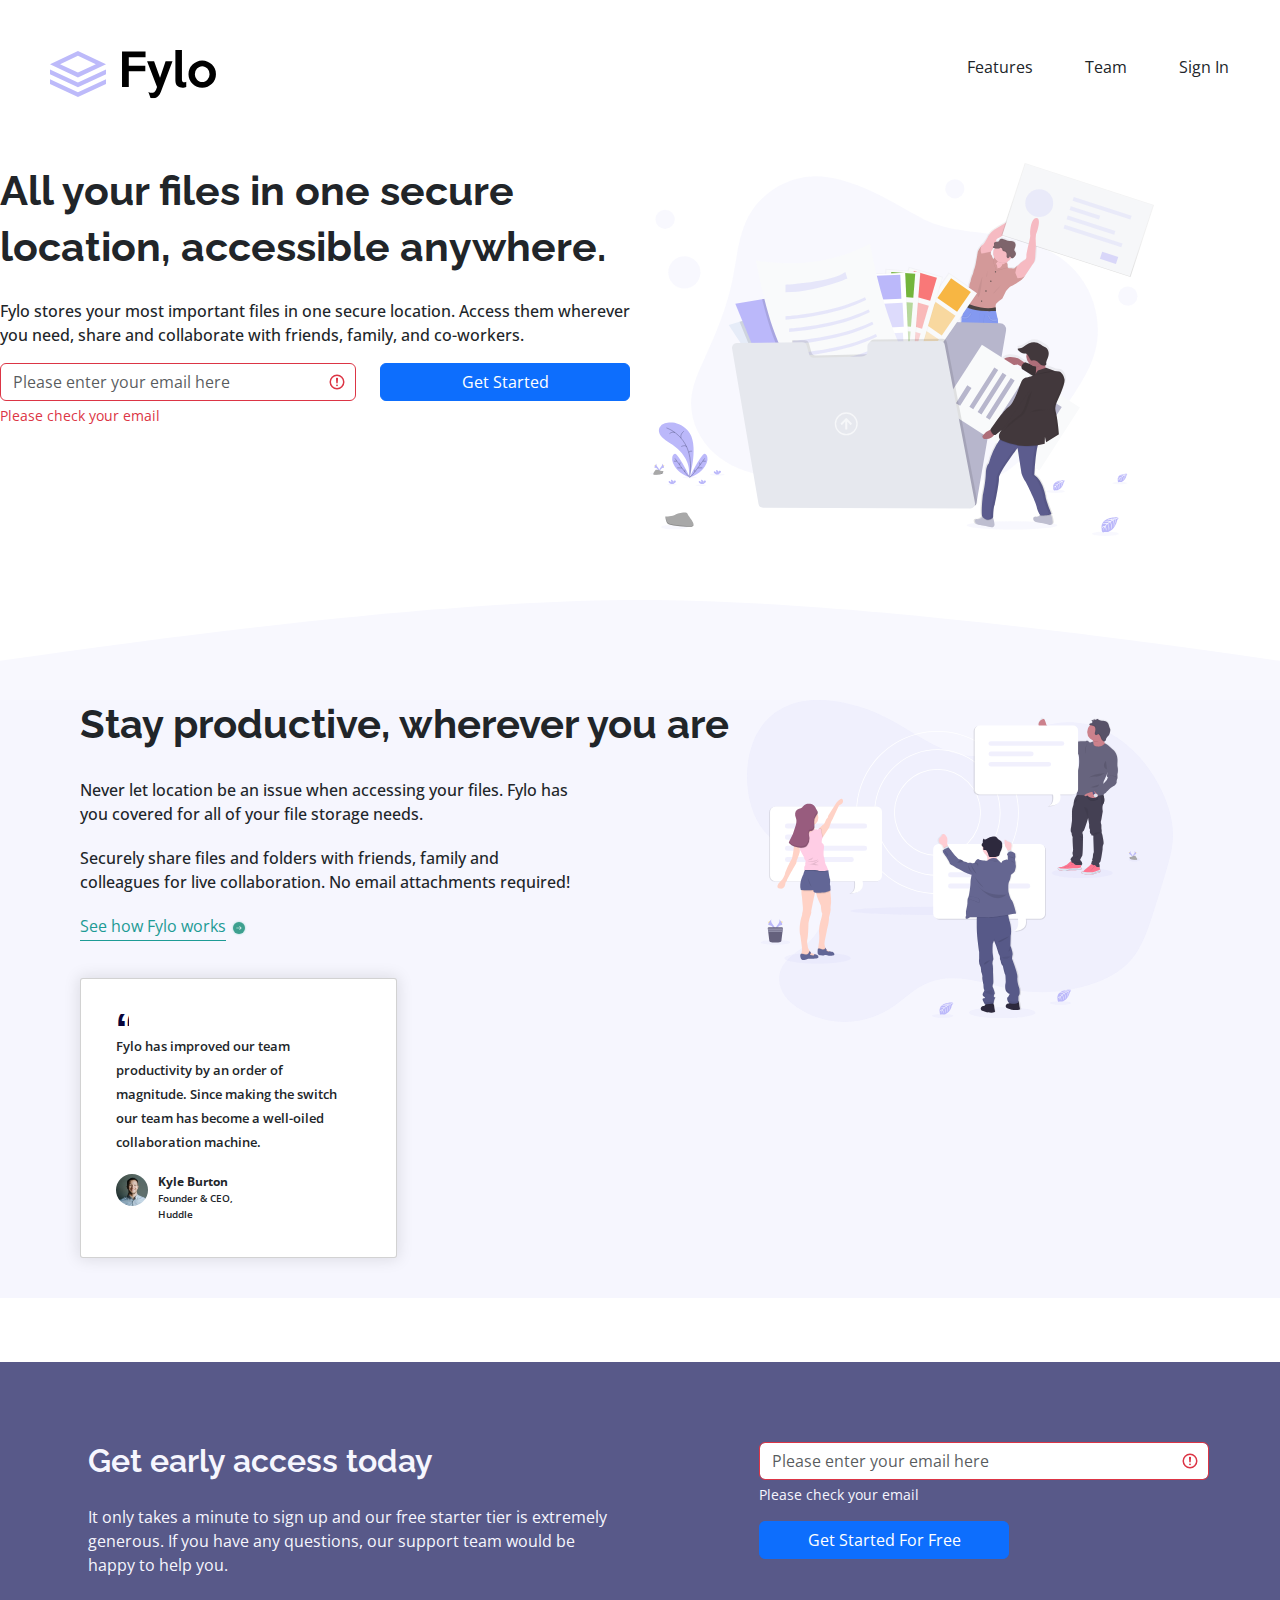
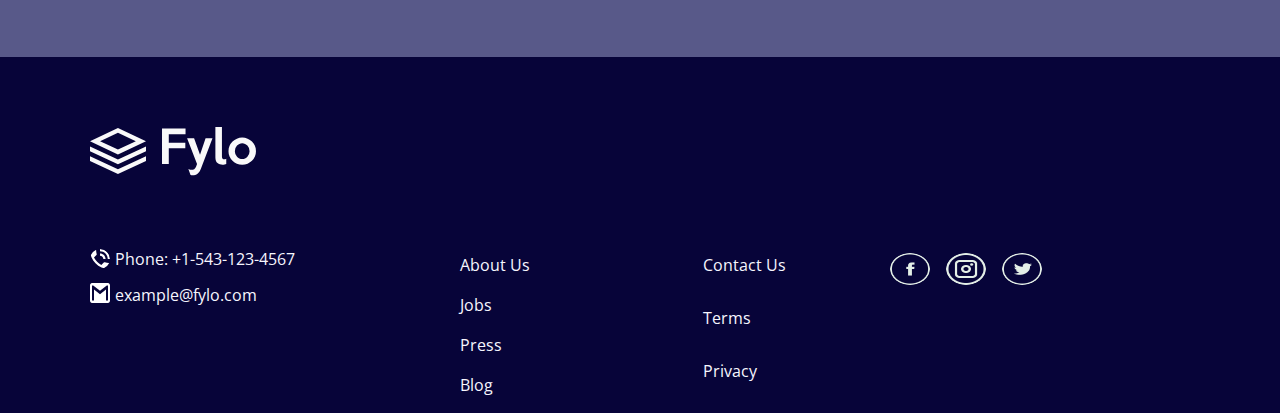
==== commit 6f53d741: "Ajustes para vizualizacion Mobile en section2" ====
--- a/index1.html
+++ b/index1.html
@@ -38,7 +38,7 @@
       </p>      
       <form class="needs-validation was-validated" action="#" novalidate>
         <div class="conten_form1">
-          <div class="mb-3">
+          <div class="mb-3 contenedor-input">
             <input type="email" class="form-control" placeholder="Please enter your email here" required>
             <div class="invalid-feedback">Please check your email</div>
           </div>
@@ -55,7 +55,7 @@
   </section>
 
   <section class="section2">
-    <div>
+    <div class="contenido-interno">
       <h1 class="subtitulo2"> Stay productive, wherever you are</h1>
       <p class="texto2">Never let location be an issue when accessing your files. Fylo has you 
   covered for all of your file storage needs.</p>
--- a/style.css
+++ b/style.css
@@ -147,7 +147,7 @@
     column-gap: 20px;
 }
 
-.section1 > div, .section2 > div{
+.section1 > div {
     width: 50%;
 }
 .section1 p {
@@ -193,12 +193,9 @@
     margin-bottom: 1.5rem
 }
 .conten_form1 div:first-child {
-    width: 55%;
-}
-
-button {
-    min-width: 250px;
-}
+    width: 60%;
+} 
+
 
 .btn:hover{
     background-color: rgb(75, 190, 208);
@@ -206,7 +203,22 @@
 
 
 
-
+.section2 {
+    padding-top: 100px;
+    background-image: url("./images/bg-curve-desktop.svg");
+    background-repeat: no-repeat;
+    background-position: top;
+    /*background-color: var(--LightGrayishBlue);*/
+    gap: 0px;
+  
+}
+.section2 > div {
+    background-color: var(--LightGrayishBlue);
+}
+
+.contenido-interno {
+    padding-left: 5rem;
+}
 
 .section2 p {
     margin-right: 25%;
@@ -349,16 +361,13 @@
     display: inline;
     margin: 1.5rem;
 }
-.section2 {
-    padding-top: 100px;
-    background-image: url("./images/bg-curve-desktop.svg");
-    background-repeat: no-repeat;
-    background-position: top;
-   /*  background-color: var(--LightGrayishBlue); */
-   gap: 0px;
-}
-.section2 > div {
-    background-color: var(--LightGrayishBlue);
+
+
+@media (min-width: 1196px) {
+    
+    button {
+        min-width: 250px;
+    }
 }
 @media (max-width: 1195px) {
     .contenedorlogo {
@@ -370,8 +379,116 @@
     }    
     header {
         padding-left: 0;
-    }   
-}
+    }  
+
+    .section1 {
+        padding: 1rem;
+    }
+
+    .section1 h1, .section2 h1{
+        font-size: 1.8rem;
+        font-weight: 700;
+        line-height: 2.8rem;
+        margin-bottom: 1.5rem
+        /* margin-bottom: clamp(1.2rem, 0.9718rem + 2.2535vw, 2rem); */
+    }
+    .conten_form1{
+        column-gap: 1rem;
+    }
+    .conten_form1 > div:last-child {
+        width: 30%;
+    }
+
+    button {
+        width: 100%;
+    }
+
+    .card {
+        width: 75%;
+    }
+
+}
+
+@media (max-width: 800px) {
+    .conten_form1 > div:last-child {
+        margin: auto;
+        width: 70%;
+    }
+
+    .conten_form1 {
+        flex-direction: column;
+    }
+
+    .section1 {
+        flex-direction: column-reverse;
+        align-items: center;
+        padding: 2rem;
+    }
+    .section1 > div {
+        width: 100%;
+        text-align: center;
+    
+    }
+    .conten_form1 div:first-child {
+        width: 100%;
+    } 
+    
+    .section1 .invalid-feedback {
+        text-align: left;
+    }
+
+    .section2 {
+        flex-direction: column-reverse;
+        align-items: center; 
+    }
+
+    .section2 > div {
+        width: 100%;
+        text-align: center;
+    }
+
+    .section2 .texto2, .section2 .texto3 {
+        margin-right: 0;
+        padding-right: 2rem;
+        padding-left: 2rem;
+        text-align: left;
+    }
+
+    .section2 h1 {
+        font-size: 1.2rem;
+        margin-right: 0;
+        padding-right: 2rem;
+        padding-left: 2rem;
+        margin-top: 15%;
+        background-color: var(--LightGrayishBlue);
+    }
+
+    .texto3 {
+        margin-bottom: 10%;
+    }
+
+    .contenido-interno {
+        padding-right: 5rem;
+    }
+    .card {
+        margin: 40px auto auto auto;
+    
+    }
+
+    .testimonial {
+        padding-left: 0;
+        text-align: left;
+    }
+    .Bio {
+        text-align: left;
+    }
+
+   
+
+    
+}
+
+   
 @media (max-width: 375px) {
     .contenedorlogo {
         width: 30%;
@@ -392,5 +509,26 @@
     }
     .ul > li{
         margin: 5px;
-    }   
-}
+    }  
+    .section3 {
+        flex-direction: column;
+        padding: 2.5rem;
+        align-items: center;
+        gap: 20px;
+    }
+    .section3 > div {
+        width: 90%;
+        text-align: center;
+    }
+    .section3 h2 {
+        font-size: 1.3rem;
+    }
+    .section3 .invalid-feedback {
+        text-align: left;
+    }
+    .conten_form1 > div:last-child {
+        margin: auto;
+        width: 100%;
+    }
+}
+
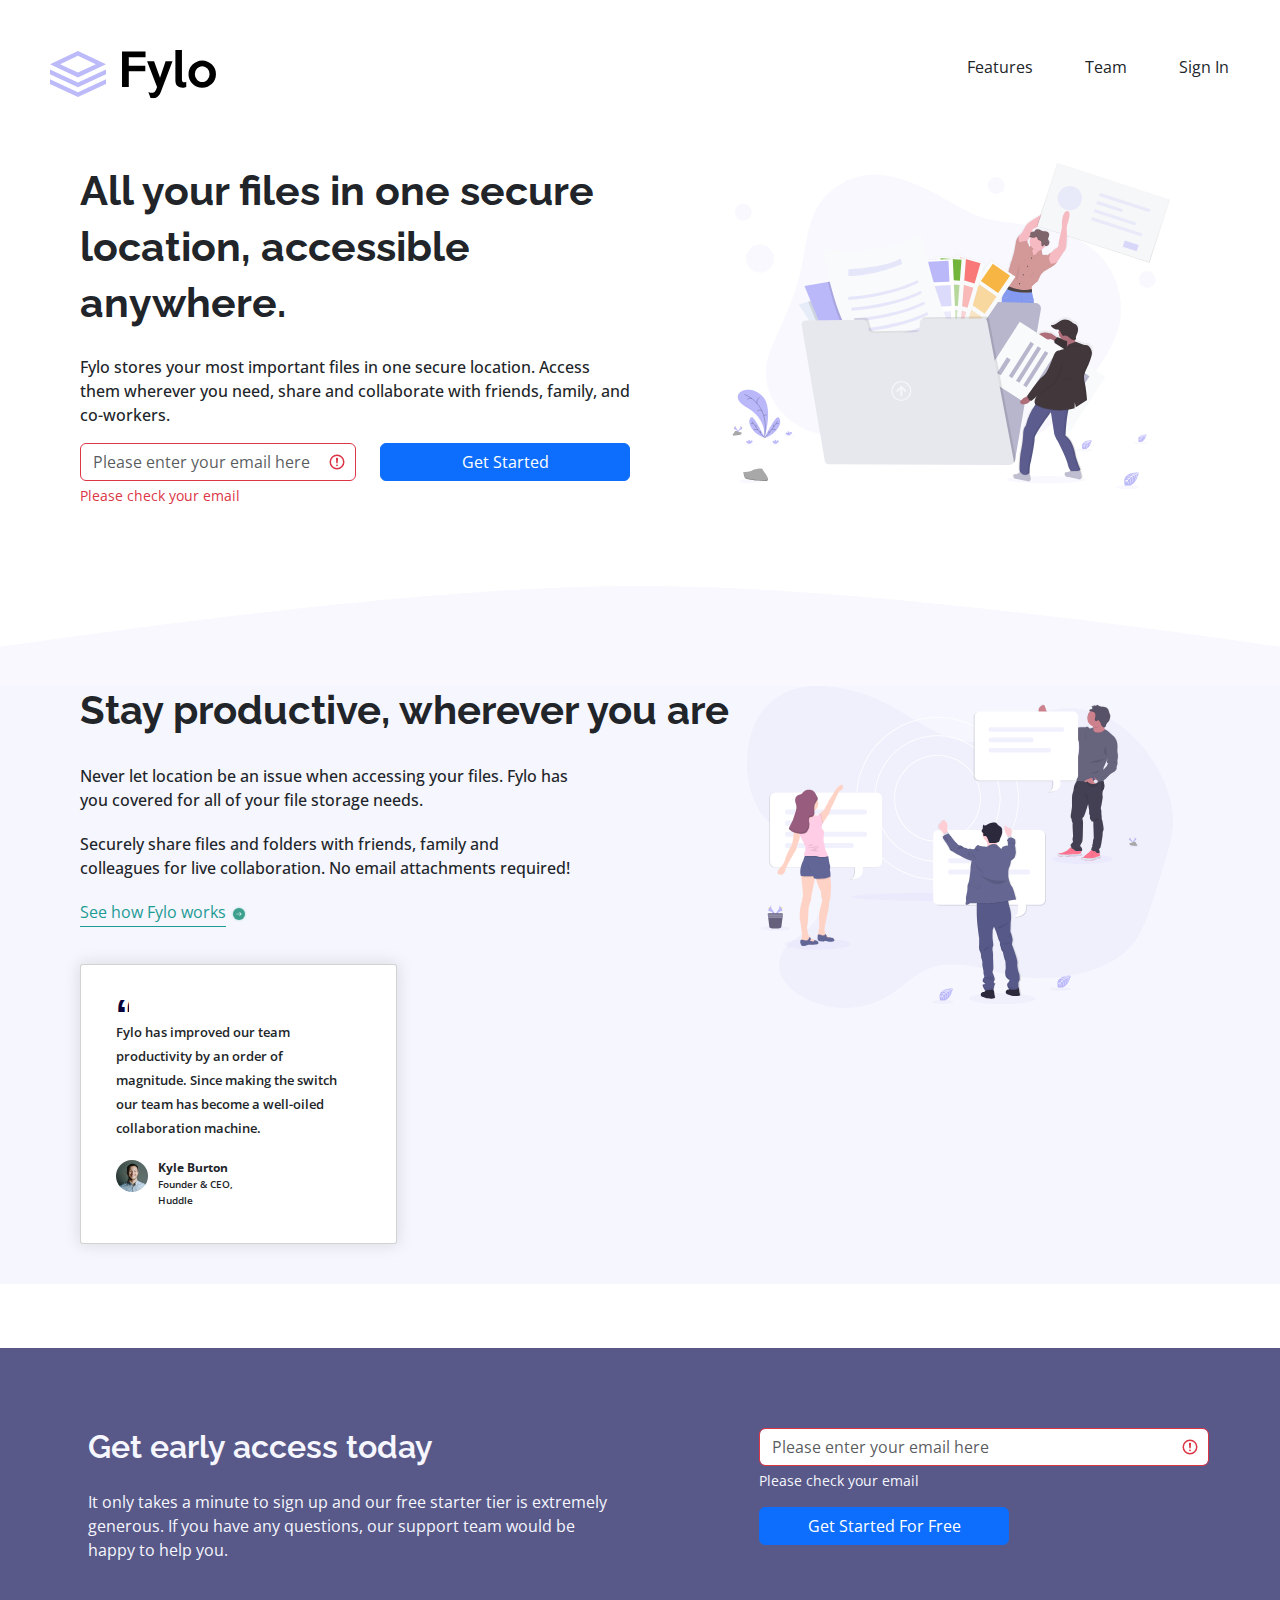
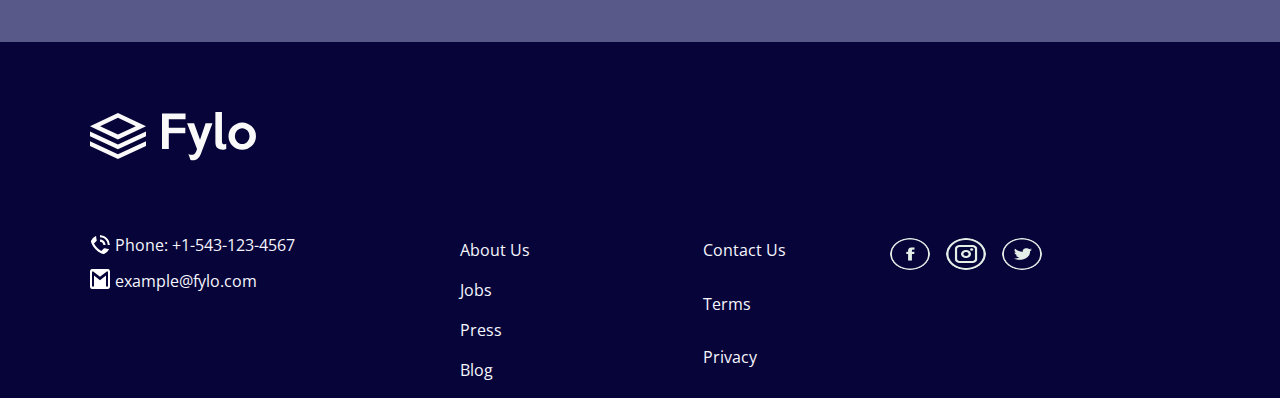
==== commit 7b74281d: "agrego cambios en el media queries del footer, cambios en el header y borré algunos codigos comentad" ====
--- a/index1.html
+++ b/index1.html
@@ -12,6 +12,7 @@
   <link href="https://fonts.googleapis.com/css2?family=Barlow+Semi+Condensed:ital,wght@0,100;0,200;0,300;0,400;0,500;0,600;0,700;0,800;0,900;1,100;1,200;1,300;1,400;1,500;1,600;1,700;1,800;1,900&family=Karla:ital,wght@0,200..800;1,200..800&family=Open+Sans:ital,wght@0,300..800;1,300..800&family=Raleway:ital,wght@0,100..900;1,100..900&display=swap" rel="stylesheet">
   <link href="https://cdn.jsdelivr.net/npm/bootstrap@5.3.3/dist/css/bootstrap.min.css" rel="stylesheet" integrity="sha384-QWTKZyjpPEjISv5WaRU9OFeRpok6YctnYmDr5pNlyT2bRjXh0JMhjY6hW+ALEwIH" crossorigin="anonymous">  
   <link rel="stylesheet" href="style.css">
+  <link rel="icon" href="./images/favicon-32x32.png">
   
 </head>
 <body>
--- a/style.css
+++ b/style.css
@@ -149,6 +149,7 @@
 
 .section1 > div {
     width: 50%;
+    padding-left: 5rem;
 }
 .section1 p {
     font-weight: 500;    
@@ -427,8 +428,17 @@
     .section1 > div {
         width: 100%;
         text-align: center;
-    
-    }
+        padding-right: 1rem;
+        padding-left: 1rem;
+    
+    }
+
+    .section1 h1 {
+        font-size: 1.2rem;
+        line-height: normal;
+        margin-top: 20px;
+    }
+
     .conten_form1 div:first-child {
         width: 100%;
     } 
@@ -455,7 +465,8 @@
     }
 
     .section2 h1 {
-        font-size: 1.2rem;
+        font-size: 1rem;
+        line-height: normal;
         margin-right: 0;
         padding-right: 2rem;
         padding-left: 2rem;
@@ -468,7 +479,8 @@
     }
 
     .contenido-interno {
-        padding-right: 5rem;
+        padding-right: 1rem;
+        padding-left: 1rem;
     }
     .card {
         margin: 40px auto auto auto;
